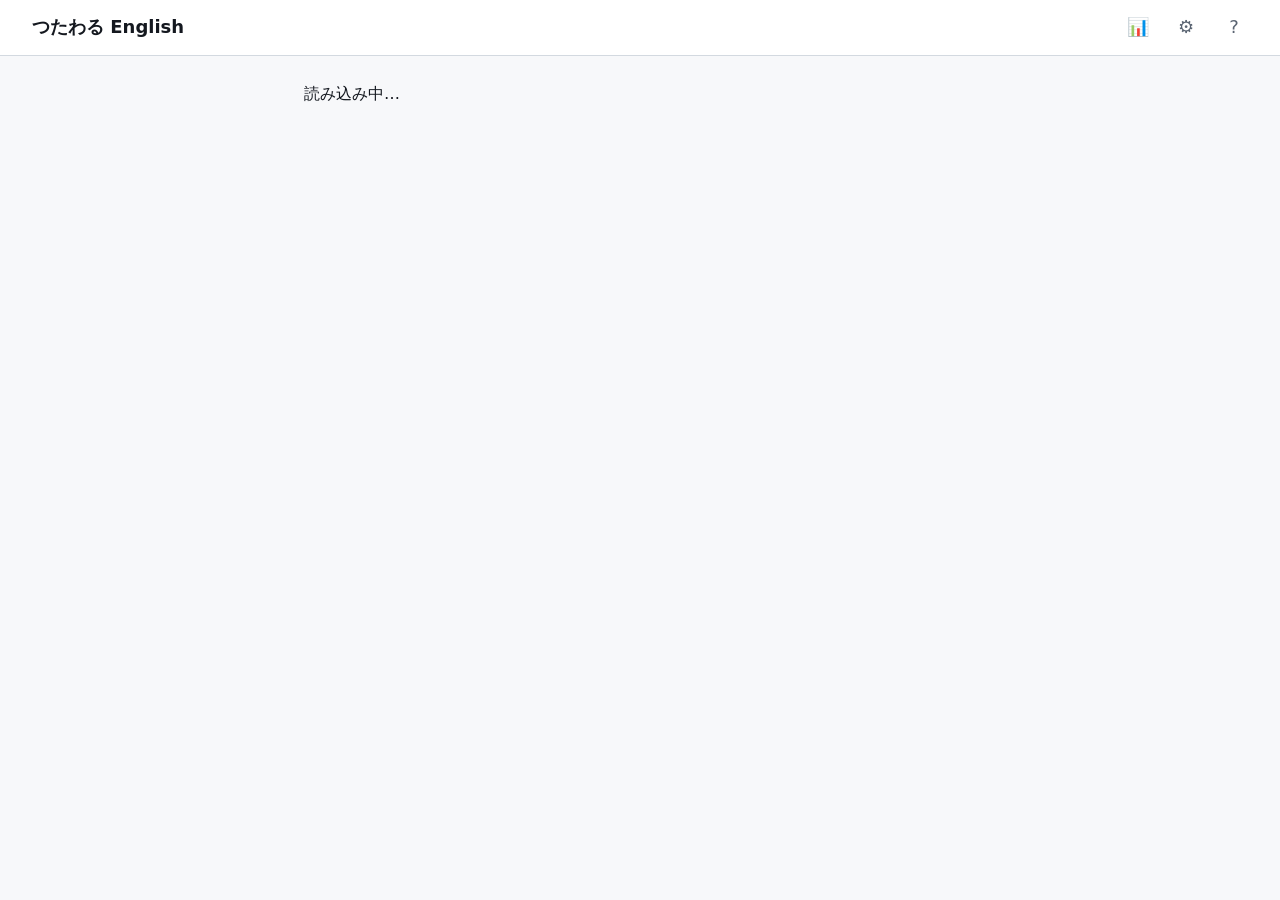
==== app/index.html @ 888723c8 "feat: 英会話練習アプリと技術検討資料(09)を追加 Web Speech API を使った英会話練習アプリ「つたわる English」を app/ に実装。 費用ゼロ・サーバーなし・APIキーな" ====
<!DOCTYPE html>
<html lang="ja" data-theme="auto">
<head>
<meta charset="utf-8">
<meta name="viewport" content="width=device-width, initial-scale=1, viewport-fit=cover">
<title>つたわる English</title>

<!-- 検索結果・共有時に出る説明。外部リソースは一切参照しない。 -->
<meta name="description" content="お手本を聞いて英語を声に出し、どこまで機械に伝わったかをその場で確かめる練習アプリ。大学の多言語サークル languageclub 用。記録はこの端末の中だけに残ります。">

<!-- ダークモードは必須(部室・夜の自室で使う)。tokens.css の --c-bg と同じ値を入れる。 -->
<meta name="color-scheme" content="light dark">
<meta name="theme-color" content="#f7f8fa" media="(prefers-color-scheme: light)">
<meta name="theme-color" content="#12151a" media="(prefers-color-scheme: dark)">

<!-- favicon の 404 を避けるためのダミー。data: なので外部リクエストは発生しない。 -->
<link rel="icon" href="data:,">

<!--
  ★第 0 層 ブートガード(仕様 §10-1)

  仕様 §4 では body の末尾に置いているが、ここでは <head> に移した。理由:
  <script src> は同期読み込みなので、body 末尾のインラインスクリプトが実行されるのは
  「すべての外部スクリプトの読み込み(または失敗)が終わったあと」になる。
  そこで error リスナを登録しても、script/link の読み込み失敗イベントはすでに終わっており
  一度も捕まえられない。head に置いて初めて第 0 層が機能する。

  やること:
   (1) script / link(CSS)の読み込み失敗を捕捉して静的 HTML を出す
   (2) 8 秒経っても LC.__bootOk が立たなければ「起動できませんでした」を出す
  どちらも classic script + インライン handler だけで完結させる(外部依存ゼロ)。
-->
<script>
(function () {
  'use strict';

  var PAGES_URL = 'https://kazuyan38.github.io/languageclub/app/';
  var painted = false;
  var queued = null;

  /* 99-app.js が起動に成功(__bootOk)/ 失敗を自前で報告(__bootFailed)したら第 0 層は黙る。 */
  function handled() {
    return !!(window.LC && (window.LC.__bootOk || window.LC.__bootFailed));
  }

  function paint(title, bodyHtml) {
    if (painted || handled()) return;
    var el = document.getElementById('bootFallback');
    if (!el) {
      /* CSS の読み込み失敗は body の解析前に起きうる。要素ができるまで待つ。 */
      queued = [title, bodyHtml];
      document.addEventListener('DOMContentLoaded', function () {
        if (!queued) return;
        var q = queued;
        queued = null;
        paint(q[0], q[1]);
      });
      return;
    }
    painted = true;
    el.innerHTML = '<h1>' + title + '</h1>' + bodyHtml;
    /* style.css 自体が落ちている可能性があるので、表示だけは属性と inline で担保する。 */
    el.hidden = false;
    el.style.display = 'block';
  }

  function reloadButton() {
    return '<p><button type="button" onclick="location.reload()">再読み込み</button></p>';
  }

  function pagesLine() {
    return '<p>公開ページ: <a href="' + PAGES_URL + '">' + PAGES_URL + '</a></p>';
  }

  /* 読み込み失敗イベントはバブルしないので capture(第 3 引数 true)で拾う。 */
  window.addEventListener('error', function (e) {
    var t = e && e.target;
    if (!t || t === window || !t.tagName) return;
    if (t.tagName !== 'SCRIPT' && t.tagName !== 'LINK') return;
    paint('ファイルの読み込みに失敗しました',
      '<p>ページを再読み込みしてください。直らない場合は部のメンテ担当に連絡してください。</p>' +
      reloadButton() + pagesLine());
  }, true);

  setTimeout(function () {
    paint('起動できませんでした',
      '<p>パソコンの <b>Google Chrome</b> でお試しください。</p>' +
      pagesLine() + reloadButton());
  }, 8000);
})();
</script>

<link rel="stylesheet" href="./css/tokens.css">
<link rel="stylesheet" href="./css/style.css">
</head>
<body>
<a class="skip-link" href="#main">本文へスキップ</a>

<div id="bootFallback" class="boot-fallback" hidden></div>

<header class="hdr" id="hdr">
  <button class="hdr__home" id="hdrHome" type="button" aria-label="ホームへ">つたわる English</button>
  <span class="badge badge--demo" id="hdrBadge" hidden>体験モード</span>
  <nav class="hdr__nav">
    <a href="#/stats" id="navStats" aria-label="きろく"><span aria-hidden="true">📊</span></a>
    <a href="#/settings" id="navSettings" aria-label="せってい"><span aria-hidden="true">⚙</span></a>
    <a href="#/help" id="navHelp" aria-label="使い方と診断"><span aria-hidden="true">?</span></a>
  </nav>
</header>

<div class="banner" id="bannerArea"></div>

<main class="main" id="main" tabindex="-1"></main>

<div id="statusRegion" role="status" aria-live="polite" aria-atomic="true" class="sr-only"></div>
<div id="toastArea" class="toast-area" aria-hidden="false"></div>

<!-- ★ classic script のみ。ES モジュール形式の script は 1 つも書かない。並び順がそのまま依存関係。 -->
<script src="./js/01-util.js"></script>
<script src="./js/02-store.js"></script>
<script src="./data/decks.js"></script>
<script src="./js/03-text.js"></script>
<script src="./js/04-catalog.js"></script>
<script src="./js/05-speech.js"></script>
<script src="./js/06-session.js"></script>
<script src="./js/07-ui.js"></script>
<script src="./js/08-screen-practice.js"></script>
<script src="./js/09-screens.js"></script>
<script src="./js/99-app.js"></script>
</body>
</html>
---- app/css/tokens.css ----
/* =====================================================================
   つたわる English — css/tokens.css
   仕様 §8-2。リセット + デザイントークン(CSS 変数)だけを置く。
   ここ以外(style.css)では色・余白の直値を書かない。

   このファイルの役割は 3 つだけ:
     1. ブラウザ差を潰す最小リセット
     2. トークン(変数)の定義
     3. #bootFallback の最低限のスタイル(他の CSS が壊れても読めるように)
   ===================================================================== */

/* ---------------------------------------------------------------------
   1. リセット(15 行程度。Normalize.css も「外部依存」なので入れない)
   --------------------------------------------------------------------- */
*, *::before, *::after { box-sizing: border-box; }
* { margin: 0; }
html { -webkit-text-size-adjust: 100%; }
body {
  min-height: 100vh;
  min-height: 100dvh;
  font-family: var(--font-ui);
  font-size: var(--fs-md);
  line-height: var(--lh-base);
  background: var(--c-bg);
  color: var(--c-text);
  -webkit-font-smoothing: antialiased;
}
h1, h2, h3, h4 { font-size: inherit; font-weight: 700; line-height: var(--lh-tight); }
p, li, h1, h2, h3, h4 { overflow-wrap: break-word; }
ul, ol { padding: 0; list-style: none; }
img, svg, video { display: block; max-width: 100%; }
input, button, textarea, select { font: inherit; color: inherit; }
button { background: none; border: 0; }
a { color: var(--c-brand); }
table { border-collapse: collapse; }
pre, code { font-family: var(--font-mono); }
[hidden] { display: none !important; }

/* ---------------------------------------------------------------------
   2. トークン(ライト = 既定)
   --------------------------------------------------------------------- */
:root {
  color-scheme: light dark;

  --font-ui: system-ui, -apple-system, "Segoe UI", "Hiragino Kaku Gothic ProN",
             "Yu Gothic UI", "Meiryo", sans-serif;
  --font-en: "Segoe UI", system-ui, -apple-system, "Helvetica Neue", Arial, sans-serif;
  --font-mono: ui-monospace, SFMono-Regular, Consolas, Menlo, monospace;

  --fs-xs: .75rem;  --fs-sm: .875rem; --fs-md: 1rem; --fs-lg: 1.125rem;
  --fs-xl:  clamp(1.25rem, 1rem + 1.2vw, 1.5rem);
  --fs-2xl: clamp(1.5rem, 1.1rem + 2vw, 2rem);
  --fs-en:  clamp(1.375rem, 1.1rem + 1.6vw, 1.75rem);
  --lh-tight: 1.3; --lh-base: 1.7; --lh-en: 1.55;

  --sp-1: 4px; --sp-2: 8px; --sp-3: 12px; --sp-4: 16px;
  --sp-5: 24px; --sp-6: 32px; --sp-7: 48px; --sp-8: 64px;

  --radius-sm: 6px; --radius-md: 12px; --radius-lg: 20px; --radius-pill: 999px;
  --border-w: 1px; --tap: 44px; --content-max: 720px; --hdr-h: 56px;

  --c-bg: #f7f8fa;        --c-surface: #ffffff;   --c-surface-2: #eef1f5;
  --c-text: #14181f;      --c-text-mute: #5a6472; --c-border: #d3d9e0;
  --c-brand: #1f5fa8;     --c-brand-ink: #ffffff; --c-brand-soft: #e4eefa;
  --c-ok: #1c6b3f;        --c-ok-soft: #e2f2e8;
  --c-warn: #9a5a00;      --c-warn-soft: #fdf0dc;
  --c-err: #b3261e;       --c-err-soft: #fbe6e4;
  --c-focus: #0b63ce;

  --shadow-1: 0 1px 2px rgba(20,24,31,.08), 0 1px 6px rgba(20,24,31,.05);
  --shadow-2: 0 4px 12px rgba(20,24,31,.12);
  --dur-fast: 120ms; --dur-base: 200ms;

  /* 仕様 §8-2 への追加(style.css で直値を書かないために必要になった 2 つ)
     --c-brand-hover : 主ボタンのホバー色
     --c-hover       : 行・カードのごく薄いホバー面 */
  --c-brand-hover: #17497f;
  --c-hover: rgba(20,24,31,.05);
}

/* ---------------------------------------------------------------------
   3. ダークモード(必須。部室や夜の自室で使う)
   自動(OS 追従)。data-theme="light" が手で選ばれているときは効かせない。
   --------------------------------------------------------------------- */
@media (prefers-color-scheme: dark) {
  :root:not([data-theme="light"]) {
    --c-bg:#12151a; --c-surface:#1b1f26; --c-surface-2:#262b34;
    --c-text:#e8ecf1; --c-text-mute:#9aa5b4; --c-border:#333a45;
    --c-brand:#6faaf0; --c-brand-ink:#0d1117; --c-brand-soft:#1d2a3c;
    --c-ok:#58c98c;   --c-ok-soft:#16301f;
    --c-warn:#e2a44a; --c-warn-soft:#35270f;
    --c-err:#f0837c;  --c-err-soft:#38181a;
    --c-focus:#7ab6ff; --shadow-1:none; --shadow-2:0 4px 16px rgba(0,0,0,.5);

    --c-brand-hover:#8dbdf5;
    --c-hover: rgba(255,255,255,.06);
  }
}

/* 手動でダークを選んだとき。OS がライトでも効かせたいので、
   メディアクエリの外に同じ上書きをもう一度書く(値の重複は意図的)。 */
:root[data-theme="dark"] {
  --c-bg:#12151a; --c-surface:#1b1f26; --c-surface-2:#262b34;
  --c-text:#e8ecf1; --c-text-mute:#9aa5b4; --c-border:#333a45;
  --c-brand:#6faaf0; --c-brand-ink:#0d1117; --c-brand-soft:#1d2a3c;
  --c-ok:#58c98c;   --c-ok-soft:#16301f;
  --c-warn:#e2a44a; --c-warn-soft:#35270f;
  --c-err:#f0837c;  --c-err-soft:#38181a;
  --c-focus:#7ab6ff; --shadow-1:none; --shadow-2:0 4px 16px rgba(0,0,0,.5);

  --c-brand-hover:#8dbdf5;
  --c-hover: rgba(255,255,255,.06);
}

/* フォームコントロール(チェックボックス・select 等)の地色も手動選択に追従させる。
   color-scheme を書かないと「本文はダークなのにフォームだけ白」になる。 */
:root[data-theme="light"] { color-scheme: light; }
:root[data-theme="dark"]  { color-scheme: dark; }

/* ---------------------------------------------------------------------
   4. #bootFallback(仕様 §4 のブートガードが出すパネル)
   style.css が 404 でも読めるように、変数に頼らない値をフォールバックで持たせる。
   このファイル自体が読めない最悪ケースでも、ブラウザ既定の黒文字/白背景で読める。
   --------------------------------------------------------------------- */
.boot-fallback {
  position: fixed;
  inset: 0;
  z-index: 9999;
  overflow: auto;
  padding: 24px;
  background: var(--c-surface, #ffffff);
  color: var(--c-text, #14181f);
  font-family: var(--font-ui, system-ui, sans-serif);
  font-size: 16px;
  line-height: 1.7;
}
.boot-fallback h1 { font-size: 22px; font-weight: 700; margin-bottom: 12px; }
.boot-fallback p { max-width: 640px; margin: 12px 0; }
.boot-fallback a { color: var(--c-brand, #1f5fa8); }
.boot-fallback button {
  min-height: 44px;
  padding: 0 20px;
  border: 1px solid var(--c-border, #d3d9e0);
  border-radius: 8px;
  background: var(--c-brand, #1f5fa8);
  color: var(--c-brand-ink, #ffffff);
  font-size: 16px;
  cursor: pointer;
}
---- app/css/style.css ----
/* =====================================================================
   つたわる English — css/style.css
   仕様 §8-3〜8-6。レイアウトとコンポーネント。

   ★このファイルの不変ルール:
     - 色・余白の直値を書かない。tokens.css の変数だけを使う。
     - 命名は簡易 BEM(.block__element--modifier)。ネストは 2 段まで。
     - 判定表示は「色は 4 番目の手がかり」。記号・下線形状・テキストで意味が通ること。
     - モバイルファースト。拡張は @media (min-width: 640px) だけ。

   目次:
     1. 骨格(.hdr / .banner / .main)
     2. 汎用タイポグラフィ / .card / ユーティリティ
     3. .btn
     4. バッジ・タグ・ドット
     5. ホーム(.deck-card)
     6. オンボーディング(.onb)
     7. 練習画面(.phrase-* / .mic-panel / .level-meter / .interim)
     8. 判定表示(.w--*)と結果(.result)
     9. サマリ / きろく
    10. 設定(フォーム部品)
    11. 使い方・診断 / 自作デッキ
    12. トースト / エラーパネル / 非対応画面
    13. アニメーション
    14. 640px 以上への拡張
    15. アクセシビリティ(§8-6)
   ===================================================================== */


/* =====================================================================
   1. 骨格
   ===================================================================== */

/* iPhone のホームバー等にボタンが隠れないように。 */
body {
  padding-bottom: env(safe-area-inset-bottom);
}

.app {
  display: flex;
  flex-direction: column;
  min-height: 100dvh;
}

/* --- ヘッダ(sticky, 56px) --- */
.hdr {
  position: sticky;
  top: 0;
  z-index: 50;
  display: flex;
  align-items: center;
  gap: var(--sp-2);
  height: var(--hdr-h);
  padding: 0 var(--sp-3);
  background: var(--c-surface);
  border-bottom: var(--border-w) solid var(--c-border);
}
.hdr__home {
  min-width: 0;
  padding: var(--sp-2);
  border-radius: var(--radius-sm);
  color: var(--c-text);
  font-size: var(--fs-lg);
  font-weight: 700;
  white-space: nowrap;
  overflow: hidden;
  text-overflow: ellipsis;
  cursor: pointer;
}
.hdr__home:hover { background: var(--c-hover); }

.hdr__nav {
  display: flex;
  align-items: center;
  gap: var(--sp-1);
  margin-left: auto;
}
.hdr__nav a {
  display: inline-flex;
  align-items: center;
  justify-content: center;
  min-width: var(--tap);
  min-height: var(--tap);
  border-radius: var(--radius-sm);
  color: var(--c-text-mute);
  font-size: var(--fs-lg);
  text-decoration: none;
}
.hdr__nav a:hover { background: var(--c-hover); color: var(--c-text); }
.hdr__nav a[aria-current="page"] { background: var(--c-brand-soft); color: var(--c-brand); }

/* --- 警告帯(#bannerArea)---
   renderBanner() がどんな要素を吐いても 1 本の帯に見えるよう、
   直下の div / p / section と .banner__item の両方を拾う。
   帯の中に置かれた .btn は巻き込まない(セレクタに含めない)。 */
.banner:empty { display: none; }
.banner > div,
.banner > p,
.banner > section,
.banner__item,
.banner--warn,
.banner--info,
.banner--error {
  display: flex;
  align-items: flex-start;
  gap: var(--sp-2);
  padding: var(--sp-2) var(--sp-4);
  background: var(--c-warn-soft);
  color: var(--c-text);
  border-bottom: var(--border-w) solid var(--c-border);
  font-size: var(--fs-sm);
  line-height: var(--lh-tight);
}
.banner--warn  { background: var(--c-warn-soft); }
.banner--info  { background: var(--c-brand-soft); }
.banner--error { background: var(--c-err-soft); }
.banner .btn { flex: none; }

/* --- 本文 --- */
.main {
  width: 100%;
  max-width: var(--content-max);
  margin: 0 auto;
  padding: var(--sp-4) var(--sp-4) var(--sp-8);
}
/* tabindex="-1" への programmatic focus で枠が出ると見た目がうるさい。
   キーボード操作(:focus-visible)の枠は §15 で別途出す。 */
.main:focus { outline: none; }
.main > * + * { margin-top: var(--sp-4); }


/* =====================================================================
   2. 汎用タイポグラフィ / .card / ユーティリティ
   画面ファイルが素の h2 / p / ul を書いても崩れないようにしておく。
   ===================================================================== */
.main h1 { font-size: var(--fs-2xl); }
.main h2 { font-size: var(--fs-xl); }
.main h3 { font-size: var(--fs-lg); }

.card {
  padding: var(--sp-4);
  background: var(--c-surface);
  border: var(--border-w) solid var(--c-border);
  border-radius: var(--radius-md);
  box-shadow: var(--shadow-1);
}
.card > * + * { margin-top: var(--sp-3); }
.card--flat { box-shadow: none; background: transparent; }
.card--soft { background: var(--c-surface-2); box-shadow: none; }

/* 見出しに ▍ の縦棒を付けたセクション見出し(§7-5 のワイヤーフレーム)。 */
.section-title {
  display: flex;
  align-items: center;
  gap: var(--sp-2);
  padding-left: var(--sp-3);
  border-left: var(--sp-1) solid var(--c-brand);
  font-size: var(--fs-lg);
  font-weight: 700;
}

/* 箇条書き。リセットで list-style を消しているので、点はここで付ける。 */
.list { display: flex; flex-direction: column; gap: var(--sp-2); }
.list > li { display: flex; gap: var(--sp-2); }
.list > li::before { content: "・"; flex: none; color: var(--c-text-mute); }

/* 最小限のユーティリティ */
.stack  { display: flex; flex-direction: column; gap: var(--sp-3); }
.row    { display: flex; flex-wrap: wrap; align-items: center; gap: var(--sp-2); }
.center { text-align: center; }
.grow   { flex: 1 1 auto; min-width: 0; }
.muted  { color: var(--c-text-mute); }
.small  { font-size: var(--fs-sm); }
.nums   { font-variant-numeric: tabular-nums; }
.en     { font-family: var(--font-en); overflow-wrap: anywhere; }

/* [Space] のようなキー表示 */
.kbd {
  padding: 0 var(--sp-1);
  background: var(--c-surface-2);
  border: var(--border-w) solid var(--c-border);
  border-radius: var(--radius-sm);
  color: var(--c-text-mute);
  font-family: var(--font-mono);
  font-size: var(--fs-xs);
}

hr {
  height: 0;
  margin: var(--sp-4) 0;
  border: 0;
  border-top: var(--border-w) solid var(--c-border);
}


/* =====================================================================
   3. ボタン
   主ボタン: 高さ 64px(--sp-8)・幅 100%。共有 PC でも迷わず押せる大きさ。
   ===================================================================== */
.btn {
  display: inline-flex;
  align-items: center;
  justify-content: center;
  gap: var(--sp-2);
  min-height: var(--tap);
  padding: var(--sp-2) var(--sp-4);
  background: var(--c-surface);
  color: var(--c-text);
  border: var(--border-w) solid var(--c-border);
  border-radius: var(--radius-md);
  font-size: var(--fs-md);
  font-weight: 600;
  line-height: var(--lh-tight);
  text-align: center;
  text-decoration: none;
  cursor: pointer;
  transition: background-color var(--dur-fast) linear,
              border-color var(--dur-fast) linear;
}
.btn:hover { background: var(--c-hover); }

.btn--primary {
  width: 100%;
  min-height: var(--sp-8);
  padding: var(--sp-3) var(--sp-4);
  background: var(--c-brand);
  color: var(--c-brand-ink);
  border-color: var(--c-brand);
  border-radius: var(--radius-md);
  font-size: var(--fs-lg);
  font-weight: 700;
  box-shadow: var(--shadow-1);
}
.btn--primary:hover { background: var(--c-brand-hover); border-color: var(--c-brand-hover); }

.btn--ghost {
  background: transparent;
  border-color: transparent;
  color: var(--c-brand);
}
.btn--ghost:hover { background: var(--c-brand-soft); }

.btn--danger {
  background: var(--c-surface);
  color: var(--c-err);
  border-color: var(--c-err);
}
.btn--danger:hover { background: var(--c-err-soft); }

.btn--sm { min-height: var(--tap); padding: var(--sp-1) var(--sp-3); font-size: var(--fs-sm); }
.btn--block { width: 100%; }

/* 無効化。§12-1 のとおり disabled と aria-disabled は必ず同時に付く前提。 */
.btn[disabled],
.btn[aria-disabled="true"] {
  opacity: .5;
  box-shadow: none;
  cursor: not-allowed;
}
.btn[disabled]:hover,
.btn[aria-disabled="true"]:hover { background: var(--c-surface); }
.btn--primary[disabled]:hover,
.btn--primary[aria-disabled="true"]:hover { background: var(--c-brand); }

/* ボタンの並び。主ボタンの下の「▶ お手本だけ / 🐢 ゆっくり / 🎤 話すだけ」など。 */
.actions { display: flex; flex-wrap: wrap; gap: var(--sp-2); }
.actions--sub { justify-content: center; }
.actions--sub .btn { flex: 1 1 auto; }
.actions--stack { flex-direction: column; }
.actions--stack .btn { width: 100%; }


/* =====================================================================
   4. バッジ・タグ・進捗ドット
   ===================================================================== */
.badge {
  display: inline-flex;
  align-items: center;
  min-height: var(--sp-5);
  padding: 0 var(--sp-2);
  background: var(--c-surface-2);
  color: var(--c-text-mute);
  border: var(--border-w) solid var(--c-border);
  border-radius: var(--radius-pill);
  font-size: var(--fs-xs);
  font-weight: 700;
  white-space: nowrap;
}
.badge--demo { background: var(--c-warn-soft); color: var(--c-warn); border-color: var(--c-warn); }
.badge--ok   { background: var(--c-ok-soft);   color: var(--c-ok);   border-color: var(--c-ok); }

.tag {
  display: inline-flex;
  align-items: center;
  gap: var(--sp-1);
  padding: var(--sp-1) var(--sp-3);
  background: var(--c-surface-2);
  color: var(--c-text-mute);
  border-radius: var(--radius-pill);
  font-size: var(--fs-xs);
}
.tag-list { display: flex; flex-wrap: wrap; gap: var(--sp-2); }

/* ●/○ の形で区別する(色だけに頼らない)。role="img" + aria-label 前提。 */
.progress-dots,
.attempt-dots {
  font-family: var(--font-mono);
  font-size: var(--fs-md);
  line-height: 1;
  letter-spacing: .16em;
  white-space: nowrap;
}
.progress-dots { color: var(--c-brand); }
.progress-dots--done { color: var(--c-ok); }
.attempt-dots { color: var(--c-ok); }


/* =====================================================================
   5. ホーム(§7-2)
   デッキカードは <a href="#/practice/..."> 。JS が壊れても遷移できる。
   ===================================================================== */
.home-greet {
  display: flex;
  flex-wrap: wrap;
  align-items: baseline;
  gap: var(--sp-2) var(--sp-3);
}
.home-greet__main { font-size: var(--fs-lg); font-weight: 700; }
.home-greet__streak {
  padding: var(--sp-1) var(--sp-3);
  background: var(--c-ok-soft);
  color: var(--c-ok);
  border-radius: var(--radius-pill);
  font-size: var(--fs-sm);
  font-weight: 700;
}

.deck-list { display: flex; flex-direction: column; gap: var(--sp-3); }

.deck-card {
  display: grid;
  grid-template-columns: auto 1fr auto;
  align-items: center;
  gap: var(--sp-1) var(--sp-3);
  min-height: var(--sp-8);
  padding: var(--sp-3) var(--sp-4);
  background: var(--c-surface);
  color: var(--c-text);
  border: var(--border-w) solid var(--c-border);
  border-radius: var(--radius-md);
  box-shadow: var(--shadow-1);
  text-decoration: none;
  transition: border-color var(--dur-fast) linear, background-color var(--dur-fast) linear;
}
.deck-card:hover { background: var(--c-hover); border-color: var(--c-brand); }
.deck-card__icon { grid-row: 1 / -1; font-size: var(--fs-xl); line-height: 1; }
.deck-card__title { font-size: var(--fs-lg); font-weight: 700; }
.deck-card__sub {
  grid-column: 2;
  color: var(--c-text-mute);
  font-size: var(--fs-sm);
  line-height: var(--lh-tight);
}
.deck-card__progress {
  grid-row: 1 / -1;
  grid-column: 3;
  display: flex;
  flex-direction: column;
  align-items: flex-end;
  gap: var(--sp-1);
  color: var(--c-text-mute);
  font-size: var(--fs-sm);
  white-space: nowrap;
}
.deck-card--done { border-color: var(--c-ok); }
.deck-card--done .deck-card__progress { color: var(--c-ok); }
/* 「✏ 自分でフレーズを追加する →」用。既存デッキと見た目で区別する。 */
.deck-card--add {
  background: transparent;
  border-style: dashed;
  box-shadow: none;
  color: var(--c-brand);
  font-weight: 700;
}


/* =====================================================================
   6. オンボーディング(§7-1)
   ===================================================================== */
.onb {
  display: flex;
  flex-direction: column;
  align-items: center;
  gap: var(--sp-4);
  text-align: center;
}
.onb__icon { font-size: var(--fs-2xl); line-height: 1; }
.onb__title { font-size: var(--fs-xl); font-weight: 700; }
.onb__body {
  max-width: 34em;
  text-align: left;
  font-size: var(--fs-md);
}
.onb__list {
  display: flex;
  flex-direction: column;
  gap: var(--sp-2);
  width: 100%;
  text-align: left;
  font-size: var(--fs-sm);
}
.onb__list > li { display: flex; gap: var(--sp-2); }
.onb__list > li::before { content: "・"; flex: none; color: var(--c-text-mute); }
/* 「※ このアプリが測るのは…」の但し書き。 */
.onb__note {
  width: 100%;
  padding: var(--sp-3);
  background: var(--c-surface-2);
  border-radius: var(--radius-sm);
  color: var(--c-text-mute);
  text-align: left;
  font-size: var(--fs-sm);
}
.onb__foot {
  display: flex;
  flex-direction: column;
  align-items: center;
  gap: var(--sp-3);
  width: 100%;
}
.onb__dots { display: flex; justify-content: center; gap: var(--sp-2); }
.onb__dot {
  width: var(--sp-2);
  height: var(--sp-2);
  background: var(--c-border);
  border-radius: var(--radius-pill);
}
.onb__dot--active { background: var(--c-brand); }
.onb__actions {
  display: flex;
  flex-direction: column;
  gap: var(--sp-2);
  width: 100%;
}


/* =====================================================================
   7. 練習画面(§7-3)★中核
   ===================================================================== */
.practice { display: flex; flex-direction: column; gap: var(--sp-4); }

.practice__head {
  display: flex;
  align-items: center;
  gap: var(--sp-2);
}
.practice__back { flex: none; }
.practice__title {
  flex: 1 1 auto;
  min-width: 0;
  font-size: var(--fs-lg);
  font-weight: 700;
  white-space: nowrap;
  overflow: hidden;
  text-overflow: ellipsis;
}
.practice__counter {
  flex: none;
  color: var(--c-text-mute);
  font-size: var(--fs-sm);
  font-variant-numeric: tabular-nums;
}

/* お手本カード。英文が主役なので装飾は最小限。 */
.phrase-card {
  display: flex;
  flex-direction: column;
  gap: var(--sp-3);
}
.phrase-en {
  font-family: var(--font-en);
  font-size: var(--fs-en);
  font-weight: 600;
  line-height: var(--lh-en);
  letter-spacing: .005em;
  color: var(--c-text);
  overflow-wrap: anywhere;   /* 横スクロールを絶対に作らない */
}
.phrase-ja {
  color: var(--c-text-mute);
  font-size: var(--fs-md);
  line-height: var(--lh-base);
}
.phrase-note {
  display: flex;
  gap: var(--sp-2);
  padding: var(--sp-2) var(--sp-3);
  background: var(--c-brand-soft);
  border-radius: var(--radius-sm);
  font-size: var(--fs-sm);
  line-height: var(--lh-tight);
}

/* 「🎧 イヤホンの使用をおすすめします」など、画面下の控えめな一言。
   R2(エコー)対策の最終防衛線なので、消さないこと。 */
.hint-line {
  display: flex;
  align-items: center;
  gap: var(--sp-2);
  color: var(--c-text-mute);
  font-size: var(--fs-sm);
  line-height: var(--lh-tight);
}

/* --- LISTENING のパネル ---
   「録音中」は赤い点で示し、パネル自体はエラー色にしない。
   面ごと赤くすると「失敗した」と誤読される。 */
.mic-panel {
  display: flex;
  flex-direction: column;
  gap: var(--sp-3);
  padding: var(--sp-4);
  background: var(--c-brand-soft);
  border: var(--sp-1) solid var(--c-brand);
  border-radius: var(--radius-md);
}
.mic-panel__title {
  display: flex;
  align-items: center;
  gap: var(--sp-2);
  font-size: var(--fs-lg);
  font-weight: 700;
}
.mic-panel__rec {
  flex: none;
  width: var(--sp-3);
  height: var(--sp-3);
  background: var(--c-err);
  border-radius: var(--radius-pill);
  animation: lc-pulse 1.2s ease-in-out infinite;
}
.mic-panel__timer {
  color: var(--c-text-mute);
  font-size: var(--fs-sm);
  font-variant-numeric: tabular-nums;
}
.mic-panel__warn {
  display: flex;
  gap: var(--sp-2);
  color: var(--c-warn);
  font-size: var(--fs-sm);
  font-weight: 700;
}

/* 入力レベル。tooQuiet() のときは --quiet で橙に落とす。 */
.level-meter {
  position: relative;
  height: var(--sp-3);
  background: var(--c-surface-2);
  border: var(--border-w) solid var(--c-border);
  border-radius: var(--radius-pill);
  overflow: hidden;
}
.level-meter__bar {
  width: 0;
  height: 100%;
  background: var(--c-ok);
  border-radius: inherit;
  transition: width var(--dur-fast) linear;
}
.level-meter--quiet .level-meter__bar,
.level-meter__bar--quiet { background: var(--c-warn); }
.level-meter--off { opacity: .4; }

/* 途中経過テキスト。aria-live="off" 前提(頻繁に書き換わるので読み上げない)。 */
.interim {
  min-height: var(--sp-6);
  color: var(--c-text-mute);
  font-family: var(--font-en);
  font-size: var(--fs-lg);
  line-height: var(--lh-en);
  overflow-wrap: anywhere;
}


/* =====================================================================
   8. 判定表示(§8-3)と結果(§7-3 D)

   ★原則: 色は 4 番目の手がかり。
     ①記号(.w__mark) ②下線・枠の形 ③テキスト(.w__heard) ④色
     グレースケールに落としても意味が完全に伝わること。
   ===================================================================== */
.w {
  position: relative;
  display: inline-block;          /* .w__heard が block なので inline-block にする */
  padding: 0 .12em;
  text-underline-offset: .18em;
  text-decoration-skip-ink: none; /* 下線が p / g で途切れると形が読み取れない */
}
.w__mark { font-size: .68em; vertical-align: super; }
.w__heard { display: block; font-size: .68em; color: var(--c-text-mute); }

.w--correct     { }                                             /* 装飾なし = 正解 */
.w--homophone   { text-decoration: underline dotted 1px; }
.w--near        { text-decoration: underline wavy   2px; color: var(--c-warn); }
.w--partial     { text-decoration: underline wavy   2px; color: var(--c-warn); }
.w--substitution{ text-decoration: underline double 2px; color: var(--c-err); }
.w--deletion    { opacity: .55; text-decoration: line-through 1px;
                  border-bottom: 2px dotted var(--c-err); }
.w--insertion   { border: 1px dashed var(--c-border); border-radius: var(--radius-pill);
                  font-size: .8em; padding: 0 .35em; color: var(--c-text-mute); }
/* フィラー等、採点から外した語。薄く出すだけで印は付けない。 */
.w--ignored     { opacity: .45; }

/* --- 結果ブロック。表示順序(事実 → 詳細 → 総括 → 要約 → 次の行動)は
       画面側が守る。CSS はその順序を邪魔しない縦積みにするだけ。 --- */
.result { display: flex; flex-direction: column; gap: var(--sp-4); }

/* ① 聞こえた文 — 装飾なしの事実。強調も評価もしない。 */
.result__heard {
  padding: var(--sp-3);
  background: var(--c-surface-2);
  border: var(--border-w) solid var(--c-border);
  border-radius: var(--radius-sm);
  color: var(--c-text);
  font-family: var(--font-en);
  font-size: var(--fs-lg);
  line-height: var(--lh-en);
  overflow-wrap: anywhere;
}
.result__heard:empty::before { content: "—"; color: var(--c-text-mute); }

/* ② お手本(.w を並べる)。
   .w__heard が語の下にぶら下がるので、flex で上端を揃えて行を崩さない。 */
.result__sentence {
  display: flex;
  flex-wrap: wrap;
  align-items: flex-start;
  gap: var(--sp-3) var(--sp-1);
  font-family: var(--font-en);
  font-size: var(--fs-xl);
  line-height: var(--lh-en);
}

/* ③ バンド(◎ ○ △ ▢ とラベル)。点数はここでは主役にしない。 */
.result__band {
  display: flex;
  align-items: baseline;
  flex-wrap: wrap;
  gap: var(--sp-2) var(--sp-3);
  font-size: var(--fs-xl);
  font-weight: 700;
}
.result__label { font-size: var(--fs-md); font-weight: 700; }
.result__score {
  color: var(--c-text-mute);
  font-size: var(--fs-md);
  font-weight: 600;
  font-variant-numeric: tabular-nums;
}
.result__delta { color: var(--c-text-mute); font-size: var(--fs-sm); }

/* 「7 語中 6 語が伝わりました」 */
.result__summary { font-size: var(--fs-md); }

/* ④ テキストサマリ(色分けを一切見なくても分かる冗長経路。§12-3) */
.summary-line {
  display: flex;
  flex-wrap: wrap;
  gap: var(--sp-1) var(--sp-2);
  color: var(--c-text-mute);
  font-size: var(--fs-sm);
  line-height: var(--lh-tight);
}
.summary-line__label { flex: none; font-weight: 700; }

/* ⑤ 次の行動。「🔁 もう一度」を左・大きく置く(発話回数が唯一の実効変数)。 */
.result__actions { display: flex; flex-wrap: wrap; gap: var(--sp-2); }
.result__actions .btn--retry { flex: 1 1 60%; min-height: var(--sp-7); font-size: var(--fs-lg); }
.exclude-line {
  display: flex;
  justify-content: flex-start;
  font-size: var(--fs-sm);
}

/* バンドの色(補助)。記号とラベルが本体なので、色が無くても成立する。 */
.band { display: inline-flex; align-items: baseline; gap: var(--sp-2); }
.band--excellent { color: var(--c-ok); }
.band--good      { color: var(--c-ok); }
.band--fair      { color: var(--c-warn); }
.band--retry     { color: var(--c-text-mute); }


/* =====================================================================
   9. サマリ(§7-4) / きろく(§7-5)
   ===================================================================== */
.summary { display: flex; flex-direction: column; gap: var(--sp-4); text-align: center; }
.summary__title { font-size: var(--fs-2xl); font-weight: 700; }
.summary__stats {
  display: flex;
  flex-wrap: wrap;
  justify-content: center;
  gap: var(--sp-2) var(--sp-5);
  color: var(--c-text-mute);
  font-size: var(--fs-sm);
  font-variant-numeric: tabular-nums;
}

.stat-section { display: flex; flex-direction: column; gap: var(--sp-3); }
.stat-row {
  display: flex;
  flex-wrap: wrap;
  gap: var(--sp-2) var(--sp-5);
  font-variant-numeric: tabular-nums;
}

/* 直近 7 日の棒グラフ */
.bars { display: flex; align-items: flex-end; gap: var(--sp-2); }
.bars__col { flex: 1 1 0; display: flex; flex-direction: column; align-items: center; gap: var(--sp-1); }
.bars__track { display: flex; align-items: flex-end; width: 100%; height: var(--sp-8); }
.bars__bar {
  width: 100%;
  min-height: var(--border-w);
  background: var(--c-brand);
  border-radius: var(--radius-sm) var(--radius-sm) 0 0;
}
.bars__bar--empty { background: var(--c-surface-2); }
.bars__label { color: var(--c-text-mute); font-size: var(--fs-xs); }

/* 通じにくかった語のリスト(§7-4 / §7-5 共通) */
.trouble-list { display: flex; flex-direction: column; }
.trouble-item {
  display: grid;
  grid-template-columns: 1fr auto;
  align-items: baseline;
  gap: var(--sp-1) var(--sp-3);
  padding: var(--sp-3) 0;
  border-bottom: var(--border-w) solid var(--c-border);
}
.trouble-item__word {
  font-family: var(--font-en);
  font-size: var(--fs-lg);
  font-weight: 700;
  overflow-wrap: anywhere;
}
.trouble-item__rate {
  color: var(--c-text-mute);
  font-size: var(--fs-sm);
  font-variant-numeric: tabular-nums;
  white-space: nowrap;
}
.trouble-item__heard {
  grid-column: 1 / -1;
  color: var(--c-text-mute);
  font-family: var(--font-en);
  font-size: var(--fs-sm);
  overflow-wrap: anywhere;
}

/* 「この記録はこのパソコンに保存されています」— 共有 PC 配慮で常時表示。 */
.notice-local {
  padding: var(--sp-4) 0;
  color: var(--c-text-mute);
  font-size: var(--fs-xs);
  text-align: center;
}


/* =====================================================================
   10. 設定(§7-6)。フォーム部品はここに集約する。
   ===================================================================== */
fieldset { min-width: 0; padding: 0; border: 0; }
legend { padding: 0; font-weight: 700; }

.field { display: flex; flex-direction: column; gap: var(--sp-2); }
.field + .field { margin-top: var(--sp-5); }
.field__label { font-size: var(--fs-md); font-weight: 700; }
.field__help { color: var(--c-text-mute); font-size: var(--fs-sm); line-height: var(--lh-tight); }

.radio-list { display: flex; flex-direction: column; gap: var(--sp-1); }
.radio-row,
.check-row {
  display: flex;
  align-items: center;
  gap: var(--sp-3);
  min-height: var(--tap);
  padding: var(--sp-2) var(--sp-3);
  border-radius: var(--radius-sm);
  cursor: pointer;
}
.radio-row:hover,
.check-row:hover { background: var(--c-hover); }
.radio-row__text { display: flex; flex-direction: column; gap: var(--sp-1); min-width: 0; }
.radio-row__sub { color: var(--c-text-mute); font-size: var(--fs-sm); line-height: var(--lh-tight); }

/* 声のグループ(オフライン / インターネットが必要) */
.voice-group { display: flex; flex-direction: column; gap: var(--sp-1); }
.voice-group__title {
  color: var(--c-text-mute);
  font-size: var(--fs-sm);
  font-weight: 700;
}

input[type="radio"],
input[type="checkbox"] {
  flex: none;
  width: var(--sp-5);
  height: var(--sp-5);
  accent-color: var(--c-brand);
  cursor: pointer;
}

/* 3 ボタン固定の選択(速さ・認識する英語・テーマ)。スライダーは使わない。 */
.seg { display: flex; flex-wrap: wrap; gap: var(--sp-2); }
.seg__btn {
  min-height: var(--tap);
  padding: var(--sp-2) var(--sp-4);
  background: var(--c-surface);
  color: var(--c-text);
  border: var(--border-w) solid var(--c-border);
  border-radius: var(--radius-pill);
  font-size: var(--fs-sm);
  font-weight: 600;
  cursor: pointer;
}
.seg__btn:hover { background: var(--c-hover); }
.seg__btn--on,
.seg__btn[aria-pressed="true"],
.seg__btn[aria-checked="true"] {
  background: var(--c-brand);
  color: var(--c-brand-ink);
  border-color: var(--c-brand);
}

textarea,
select,
input[type="text"] {
  width: 100%;
  padding: var(--sp-3);
  background: var(--c-surface);
  color: var(--c-text);
  border: var(--border-w) solid var(--c-border);
  border-radius: var(--radius-sm);
  font-size: var(--fs-md);
  line-height: var(--lh-base);
}
textarea {
  min-height: calc(var(--sp-8) * 2);
  font-family: var(--font-mono);
  font-size: var(--fs-sm);
  resize: vertical;
}


/* =====================================================================
   11. 使い方・診断(§7-7) / 自作デッキ(§7-8)
   ===================================================================== */
.diag-list { display: flex; flex-direction: column; }
.diag-row {
  display: grid;
  grid-template-columns: auto 1fr auto;
  align-items: baseline;
  gap: var(--sp-3);
  padding: var(--sp-2) 0;
  border-bottom: var(--border-w) solid var(--c-border);
  font-size: var(--fs-sm);
}
.diag-row__icon { font-size: var(--fs-md); }
.diag-row__label { font-weight: 600; }
.diag-row__value {
  color: var(--c-text-mute);
  text-align: right;
  overflow-wrap: anywhere;
}
.diag-row--warn .diag-row__value { color: var(--c-warn); }
.diag-row--err  .diag-row__value { color: var(--c-err); }
.diag-actions { display: flex; flex-wrap: wrap; gap: var(--sp-2); }

/* chrome://settings/content/microphone は JS から開けないので、
   コピーボタン付きテキストで見せる(§5-2)。 */
.code-copy { display: flex; flex-wrap: wrap; align-items: center; gap: var(--sp-2); }
.code-copy__text {
  flex: 1 1 12em;
  min-width: 0;
  padding: var(--sp-2) var(--sp-3);
  background: var(--c-surface-2);
  border: var(--border-w) solid var(--c-border);
  border-radius: var(--radius-sm);
  font-family: var(--font-mono);
  font-size: var(--fs-sm);
  white-space: nowrap;
  overflow-x: auto;
  user-select: all;
}

.deck-editor { display: flex; flex-direction: column; gap: var(--sp-3); }
.deck-editor__help {
  color: var(--c-text-mute);
  font-size: var(--fs-sm);
  line-height: var(--lh-base);
}
.custom-deck-list { display: flex; flex-direction: column; }
.custom-deck-row {
  display: flex;
  flex-wrap: wrap;
  align-items: center;
  gap: var(--sp-2);
  padding: var(--sp-3) 0;
  border-bottom: var(--border-w) solid var(--c-border);
}
.custom-deck-row__name { flex: 1 1 auto; min-width: 0; font-weight: 700; }

/* 行番号つきのエラー報告(parsePasted) */
.error-lines {
  display: flex;
  flex-direction: column;
  gap: var(--sp-1);
  padding: var(--sp-3);
  background: var(--c-err-soft);
  border-radius: var(--radius-sm);
  color: var(--c-err);
  font-size: var(--fs-sm);
}


/* =====================================================================
   12. トースト / エラーパネル / 非対応画面
   ===================================================================== */
.toast-area {
  position: fixed;
  right: var(--sp-4);
  bottom: var(--sp-4);
  z-index: 80;
  display: flex;
  flex-direction: column;
  align-items: flex-end;
  gap: var(--sp-2);
  max-width: min(92vw, 380px);
  pointer-events: none;   /* 背後のボタンを塞がない */
}
.toast {
  padding: var(--sp-3) var(--sp-4);
  background: var(--c-surface);
  color: var(--c-text);
  border: var(--border-w) solid var(--c-border);
  border-left: var(--sp-1) solid var(--c-brand);
  border-radius: var(--radius-sm);
  box-shadow: var(--shadow-2);
  font-size: var(--fs-sm);
  line-height: var(--lh-tight);
  pointer-events: auto;
  animation: lc-toast-in var(--dur-base) ease-out;
}
.toast--warn  { background: var(--c-warn-soft); border-left-color: var(--c-warn); }
.toast--error { background: var(--c-err-soft);  border-left-color: var(--c-err); }

/* モーダルは使わない(§12-1)。エラーは必ずインラインパネル。 */
.panel-error {
  display: flex;
  flex-direction: column;
  gap: var(--sp-3);
  padding: var(--sp-4);
  background: var(--c-err-soft);
  border: var(--border-w) solid var(--c-err);
  border-left: var(--sp-1) solid var(--c-err);
  border-radius: var(--radius-md);
}
.panel-error__title { color: var(--c-err); font-size: var(--fs-lg); font-weight: 700; }
.panel-error__body { font-size: var(--fs-md); line-height: var(--lh-base); }
.panel-error__actions { display: flex; flex-wrap: wrap; gap: var(--sp-2); }
.panel-error__detail {
  max-height: 40vh;
  padding: var(--sp-3);
  background: var(--c-surface);
  border: var(--border-w) solid var(--c-border);
  border-radius: var(--radius-sm);
  color: var(--c-text-mute);
  font-family: var(--font-mono);
  font-size: var(--fs-xs);
  line-height: var(--lh-base);
  white-space: pre-wrap;
  overflow: auto;
}

/* 非対応ブラウザ画面(§10-3)。必ず「音声なしでフレーズ集を見る」を併置する。 */
.blocker {
  display: flex;
  flex-direction: column;
  align-items: center;
  gap: var(--sp-4);
  padding: var(--sp-6) var(--sp-2);
  text-align: center;
}
.blocker__icon { font-size: var(--fs-2xl); line-height: 1; }
.blocker__title { font-size: var(--fs-xl); font-weight: 700; }
.blocker__body { max-width: 34em; text-align: left; }


/* =====================================================================
   13. アニメーション(prefers-reduced-motion で §15 が無効化する)
   ===================================================================== */
@keyframes lc-pulse {
  0%, 100% { opacity: 1; }
  50%      { opacity: .25; }
}
@keyframes lc-toast-in {
  from { opacity: 0; transform: translateY(8px); }
  to   { opacity: 1; transform: none; }
}


/* =====================================================================
   14. 640px 以上への拡張(モバイルファーストの上乗せだけ)
   ===================================================================== */
@media (min-width: 640px) {
  .hdr { padding: 0 var(--sp-5); }
  .main { padding: var(--sp-5) var(--sp-5) var(--sp-8); }
  .card { padding: var(--sp-5); }

  .deck-card { padding: var(--sp-4) var(--sp-5); }

  .onb { padding: var(--sp-5) 0; }
  .onb__actions { flex-direction: row; justify-content: center; }
  .onb__actions .btn { width: auto; min-width: calc(var(--sp-8) * 3); }

  .actions--sub .btn { flex: 0 1 auto; }

  .summary__stats { font-size: var(--fs-md); }
}


/* =====================================================================
   15. アクセシビリティ(§8-6 / §12)
   ===================================================================== */
:focus-visible {
  outline: 3px solid var(--c-focus);
  outline-offset: 2px;
  border-radius: 4px;
}

@media (prefers-reduced-motion: reduce) {
  *, *::before, *::after {
    animation-duration: .01ms !important;
    animation-iteration-count: 1 !important;
    transition-duration: .01ms !important;
    scroll-behavior: auto !important;
  }
}

/* Windows のハイコントラストモード。判定の意味は記号と下線が担うので、
   色を失っても情報は落ちない。枠だけは明示的に描き直す。 */
@media (forced-colors: active) {
  .w { forced-color-adjust: none; color: CanvasText; }
  .btn { border: 1px solid ButtonBorder; }
  .card, .deck-card { border: 1px solid CanvasText; }
  .mic-panel, .panel-error, .toast, .level-meter { border: 1px solid CanvasText; }
  .level-meter__bar { background: Highlight; }
  .bars__bar { background: Highlight; }
  .seg__btn--on,
  .seg__btn[aria-pressed="true"],
  .seg__btn[aria-checked="true"] { background: Highlight; color: HighlightText; }
}

.sr-only { position:absolute; width:1px; height:1px; padding:0; margin:-1px;
           overflow:hidden; clip:rect(0 0 0 0); white-space:nowrap; border:0; }
.skip-link { position:absolute; left:-9999px; }
.skip-link:focus { left:var(--sp-4); top:var(--sp-4); z-index:100;
                   background:var(--c-surface); padding:var(--sp-3); }
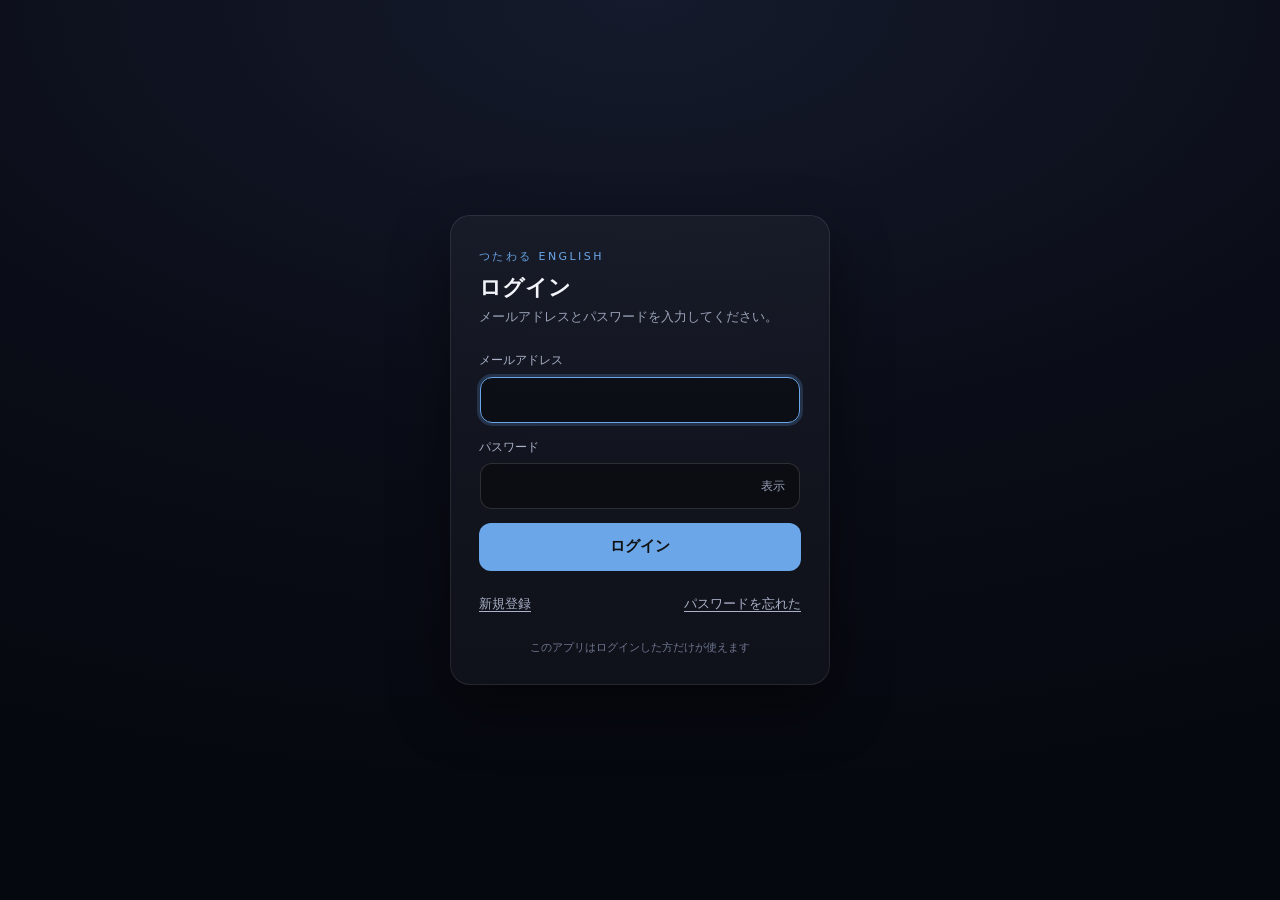
==== commit 82621efa: "ログインゲートを追加（Supabase Auth・メール+パスワード） Co-Authored-By: Claude Sonnet 5.5 <noreply@anthropic.com>" ====
--- a/app/index.html
+++ b/app/index.html
@@ -3,6 +3,7 @@
 <head>
 <meta charset="utf-8">
 <meta name="viewport" content="width=device-width, initial-scale=1, viewport-fit=cover">
+<script src="auth-gate.js" data-app="つたわる English" data-accent="#6aa6e8"></script>
 <title>つたわる English</title>
 
 <!-- 検索結果・共有時に出る説明。外部リソースは一切参照しない。 -->
@@ -15,6 +16,18 @@
 
 <!-- favicon の 404 を避けるためのダミー。data: なので外部リクエストは発生しない。 -->
 <link rel="icon" href="data:,">
+
+<!-- スマホのホーム画面に追加したときの見た目(仕様書には無いが、スマホ対応の一部として追加)。
+     外部画像は使わず、絵文字を焼き込んだ SVG の data: URI をアイコンにする(自己完結)。
+     iOS Safari はホーム画面追加時にステータスバー領域が空白の Safari バーとして残るため、
+     apple-mobile-web-app-* でアドレスバーなしの見た目に近づける。 -->
+<link rel="apple-touch-icon" href="data:image/svg+xml,%3Csvg xmlns='http://www.w3.org/2000/svg' viewBox='0 0 100 100'%3E%3Crect width='100' height='100' rx='22' fill='%231f5fa8'/%3E%3Ctext x='50' y='68' font-size='58' text-anchor='middle'%3E%F0%9F%8E%A4%3C/text%3E%3C/svg%3E">
+<meta name="apple-mobile-web-app-capable" content="yes">
+<meta name="apple-mobile-web-app-status-bar-style" content="black-translucent">
+<meta name="apple-mobile-web-app-title" content="つたわる English">
+<meta name="mobile-web-app-capable" content="yes">
+<!-- 電話番号・メールアドレスらしき数字列を勝手にリンク化させない(認識結果や語数表示の誤爆防止)。 -->
+<meta name="format-detection" content="telephone=no,email=no,address=no">
 
 <!--
   ★第 0 層 ブートガード(仕様 §10-1)
--- a/app/css/style.css
+++ b/app/css/style.css
@@ -501,6 +501,30 @@
   line-height: var(--lh-tight);
 }
 
+/* --- 瞬間英作文モード -------------------------------------------------
+   英文を隠しているあいだは日本語が主役になるので、大きさを入れ替える。
+   .phrase-ja は repeat では補助、compose では主役。 */
+.phrase-compose-hint {
+  font-size: var(--fs-sm);
+  color: var(--c-text-mute);
+  line-height: var(--lh-tight);
+}
+.practice--compose .phrase-ja {
+  font-size: var(--fs-xl);
+  font-weight: 600;
+  color: var(--c-text);
+  line-height: var(--lh-base);
+}
+/* 答えが出たら日本語は補助に戻す(英文が主役に戻るため) */
+.practice--compose.practice--revealed .phrase-ja {
+  font-size: var(--fs-md);
+  font-weight: 400;
+  color: var(--c-text-mute);
+}
+.compose-actions {
+  margin-top: var(--sp-1);
+}
+
 /* 「🎧 イヤホンの使用をおすすめします」など、画面下の控えめな一言。
    R2(エコー)対策の最終防衛線なので、消さないこと。 */
 .hint-line {
